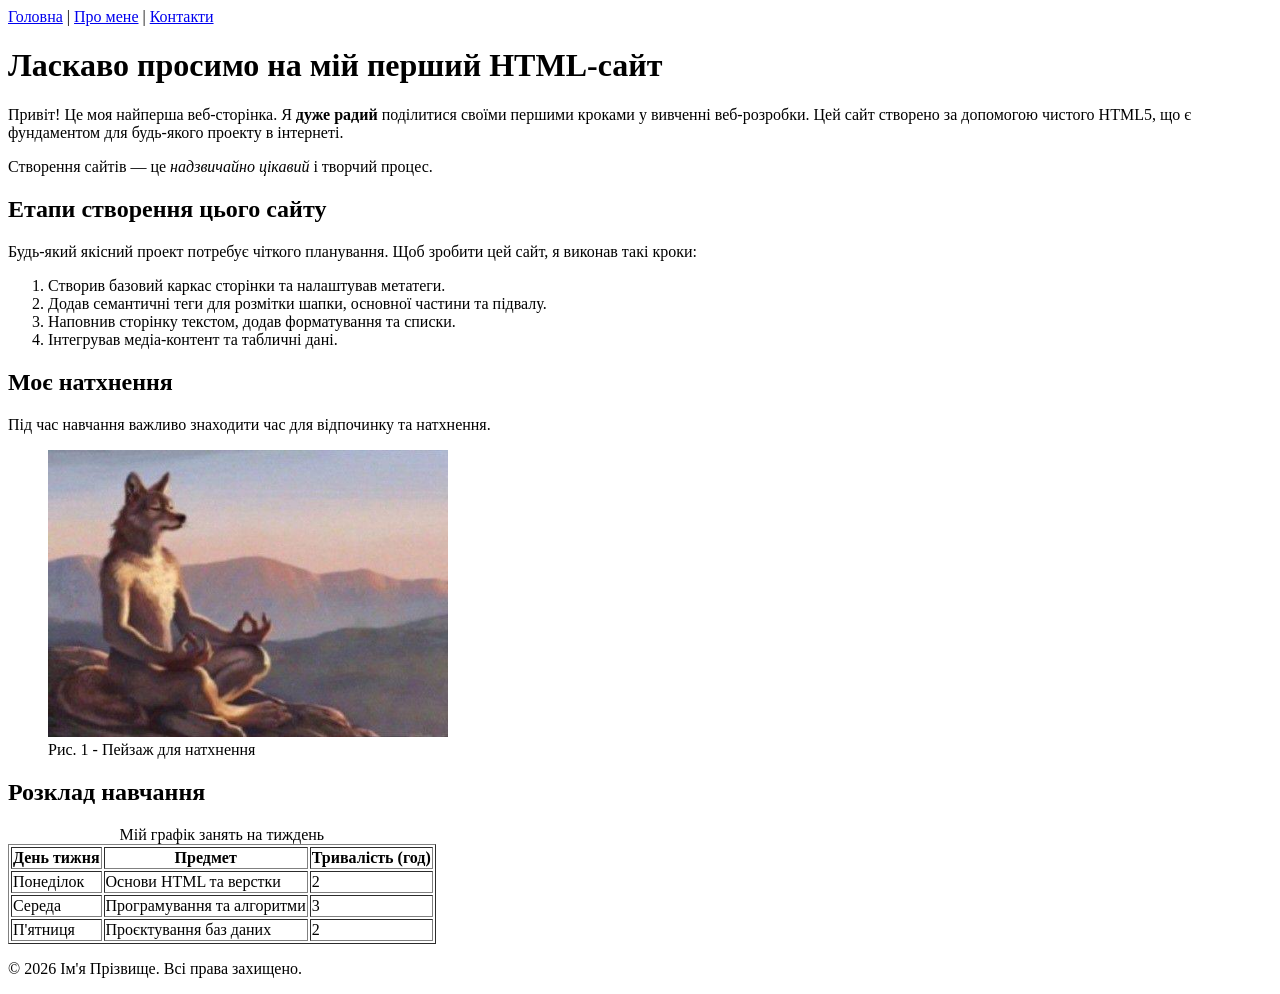
==== index.html @ 6422f757 "index.html, starter structure" ====
<!DOCTYPE html>
<html lang="uk">
<head>
  <meta charset="UTF-8">
  <meta name="viewport" content="width=device-width, initial-scale=1.0">
  <meta name="description" content="Це моя перша веб-сторінка, створена для вивчення основ HTML5. Тут я ділюся своїм розкладом навчання та планами на майбутнє.">
  <title>Мій перший HTML-сайт</title>
</head>
<body>
  <header>
    <nav>
      <a href="../index.html">Головна</a> |
      <a href="./pages/about.html">Про мене</a> |
      <a href="./pages/contact.html">Контакти</a>
    </nav>
  </header>

  <main>
    <h1>Ласкаво просимо на мій перший HTML-сайт</h1>
    
    <p>Привіт! Це моя найперша веб-сторінка. Я <strong>дуже радий</strong> поділитися своїми першими кроками у вивченні веб-розробки. Цей сайт створено за допомогою чистого HTML5, що є фундаментом для будь-якого проекту в інтернеті.</p>

    <p>Створення сайтів — це <em>надзвичайно цікавий</em> і творчий процес.</p>

    <h2>Етапи створення цього сайту</h2>
    <p>Будь-який якісний проект потребує чіткого планування. Щоб зробити цей сайт, я виконав такі кроки:</p>
    
    <ol>
      <li>Створив базовий каркас сторінки та налаштував метатеги.</li>
      <li>Додав семантичні теги для розмітки шапки, основної частини та підвалу.</li>
      <li>Наповнив сторінку текстом, додав форматування та списки.</li>
      <li>Інтегрував медіа-контент та табличні дані.</li>
    </ol>

    <h2>Моє натхнення</h2>
    <p>Під час навчання важливо знаходити час для відпочинку та натхнення.</p>
    
    <figure>
      <img src="assets/img/photo_2025-05-08_15-04-58.jpg" alt="Ілюстрація, символізуюча мене під час роботи з кодом" width="400">
      <figcaption>Рис. 1 - Пейзаж для натхнення</figcaption>
    </figure>

    <h2>Розклад навчання</h2>
    <table border="1">
      <caption>Мій графік занять на тиждень</caption>
      <thead>
        <tr>
          <th>День тижня</th>
          <th>Предмет</th>
          <th>Тривалість (год)</th>
        </tr>
      </thead>
      <tbody>
        <tr>
          <td>Понеділок</td>
          <td>Основи HTML та верстки</td>
          <td>2</td>
        </tr>
        <tr>
          <td>Середа</td>
          <td>Програмування та алгоритми</td>
          <td>3</td>
        </tr>
        <tr>
          <td>П'ятниця</td>
          <td>Проєктування баз даних</td>
          <td>2</td>
        </tr>
      </tbody>
    </table>
  </main>

  <footer>
    <p>&copy; 2026 Ім'я Прізвище. Всі права захищено.</p>
  </footer>
</body>
</html>
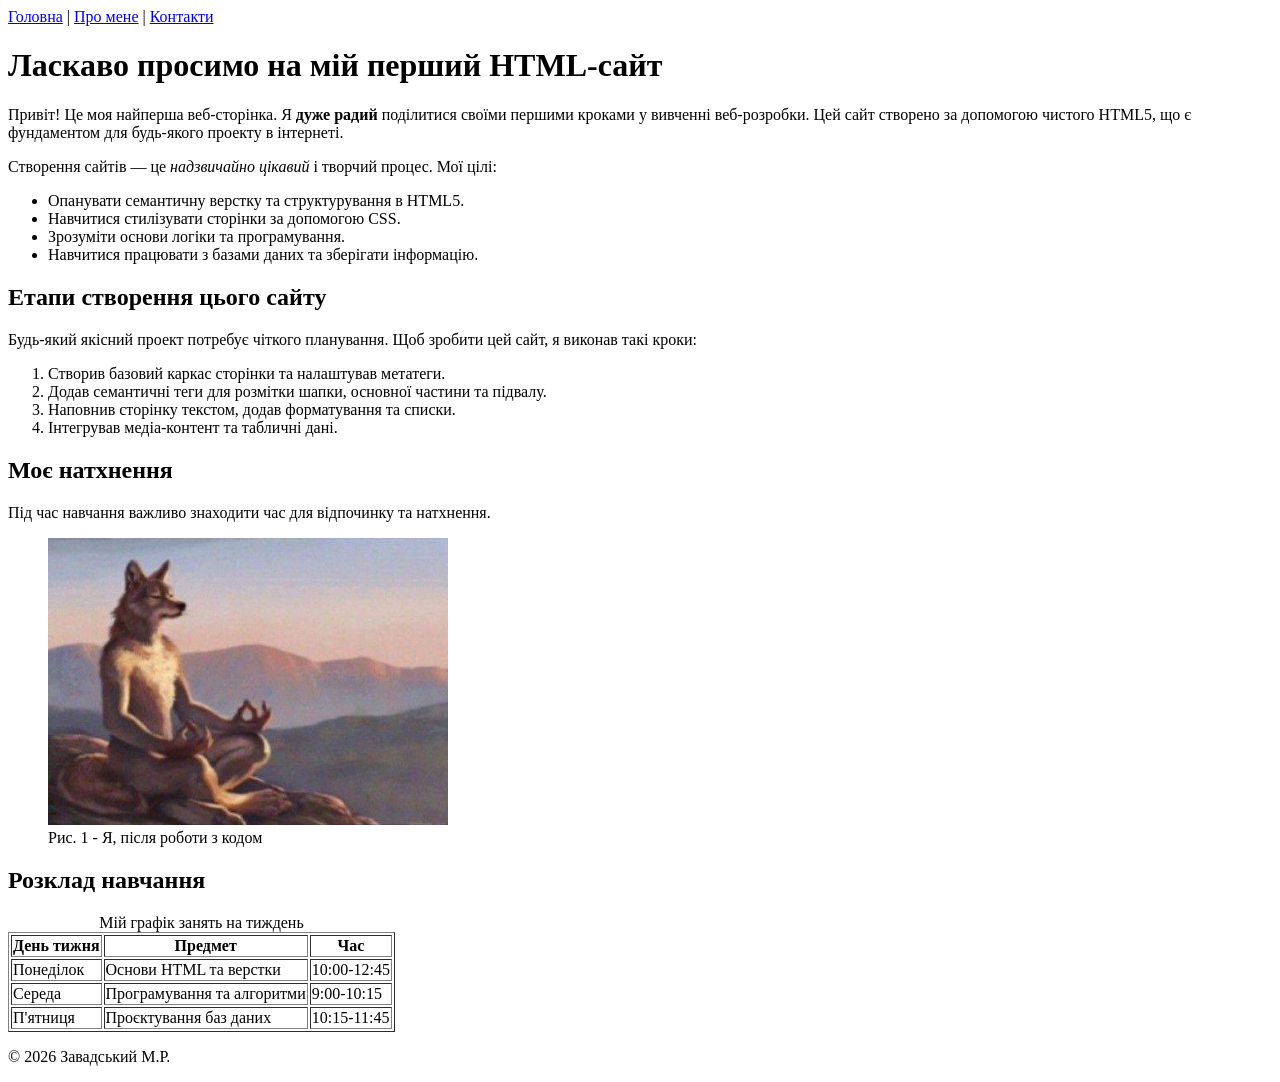
==== commit f8889f8f: "added contact.html" ====
--- a/index.html
+++ b/index.html
@@ -20,7 +20,14 @@
     
     <p>Привіт! Це моя найперша веб-сторінка. Я <strong>дуже радий</strong> поділитися своїми першими кроками у вивченні веб-розробки. Цей сайт створено за допомогою чистого HTML5, що є фундаментом для будь-якого проекту в інтернеті.</p>
 
-    <p>Створення сайтів — це <em>надзвичайно цікавий</em> і творчий процес.</p>
+    <p>Створення сайтів — це <em>надзвичайно цікавий</em> і творчий процес. Мої цілі:</p>
+
+    <ul>
+      <li>Опанувати семантичну верстку та структурування в HTML5.</li>
+      <li>Навчитися стилізувати сторінки за допомогою CSS.</li>
+      <li>Зрозуміти основи логіки та програмування.</li>
+      <li>Навчитися працювати з базами даних та зберігати інформацію.</li>
+    </ul>
 
     <h2>Етапи створення цього сайту</h2>
     <p>Будь-який якісний проект потребує чіткого планування. Щоб зробити цей сайт, я виконав такі кроки:</p>
@@ -36,8 +43,8 @@
     <p>Під час навчання важливо знаходити час для відпочинку та натхнення.</p>
     
     <figure>
-      <img src="assets/img/photo_2025-05-08_15-04-58.jpg" alt="Ілюстрація, символізуюча мене під час роботи з кодом" width="400">
-      <figcaption>Рис. 1 - Пейзаж для натхнення</figcaption>
+      <img src="assets/img/photo_2025-05-08_15-04-58.jpg" alt="Ілюстрація, символізуюча мене після роботи з кодом" width="400">
+      <figcaption>Рис. 1 - Я, після роботи з кодом</figcaption>
     </figure>
 
     <h2>Розклад навчання</h2>
@@ -47,31 +54,31 @@
         <tr>
           <th>День тижня</th>
           <th>Предмет</th>
-          <th>Тривалість (год)</th>
+          <th>Час</th>
         </tr>
       </thead>
       <tbody>
         <tr>
           <td>Понеділок</td>
           <td>Основи HTML та верстки</td>
-          <td>2</td>
+          <td>10:00-12:45</td>
         </tr>
         <tr>
           <td>Середа</td>
           <td>Програмування та алгоритми</td>
-          <td>3</td>
+          <td>9:00-10:15</td>
         </tr>
         <tr>
           <td>П'ятниця</td>
           <td>Проєктування баз даних</td>
-          <td>2</td>
+          <td>10:15-11:45</td>
         </tr>
       </tbody>
     </table>
   </main>
 
   <footer>
-    <p>&copy; 2026 Ім'я Прізвище. Всі права захищено.</p>
+    <p>&copy; 2026 Завадський М.Р.</p>
   </footer>
 </body>
 </html>
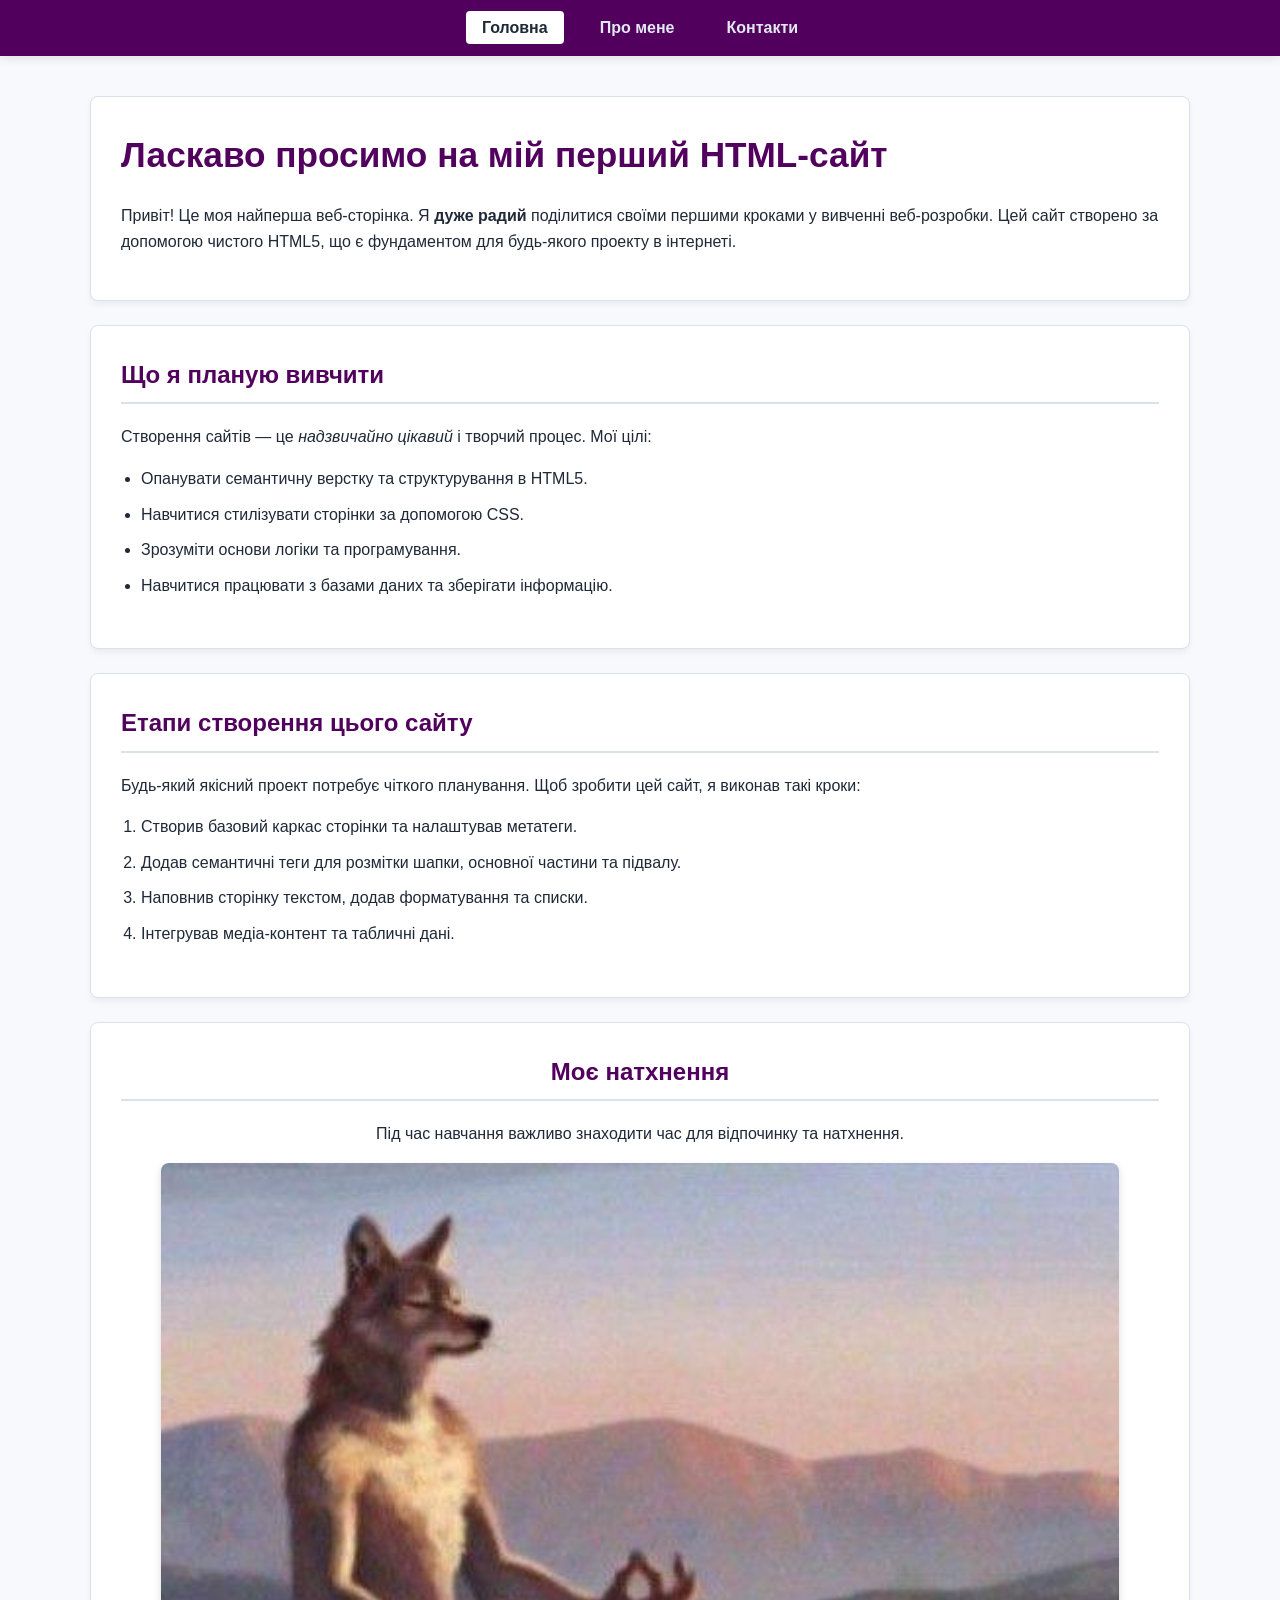
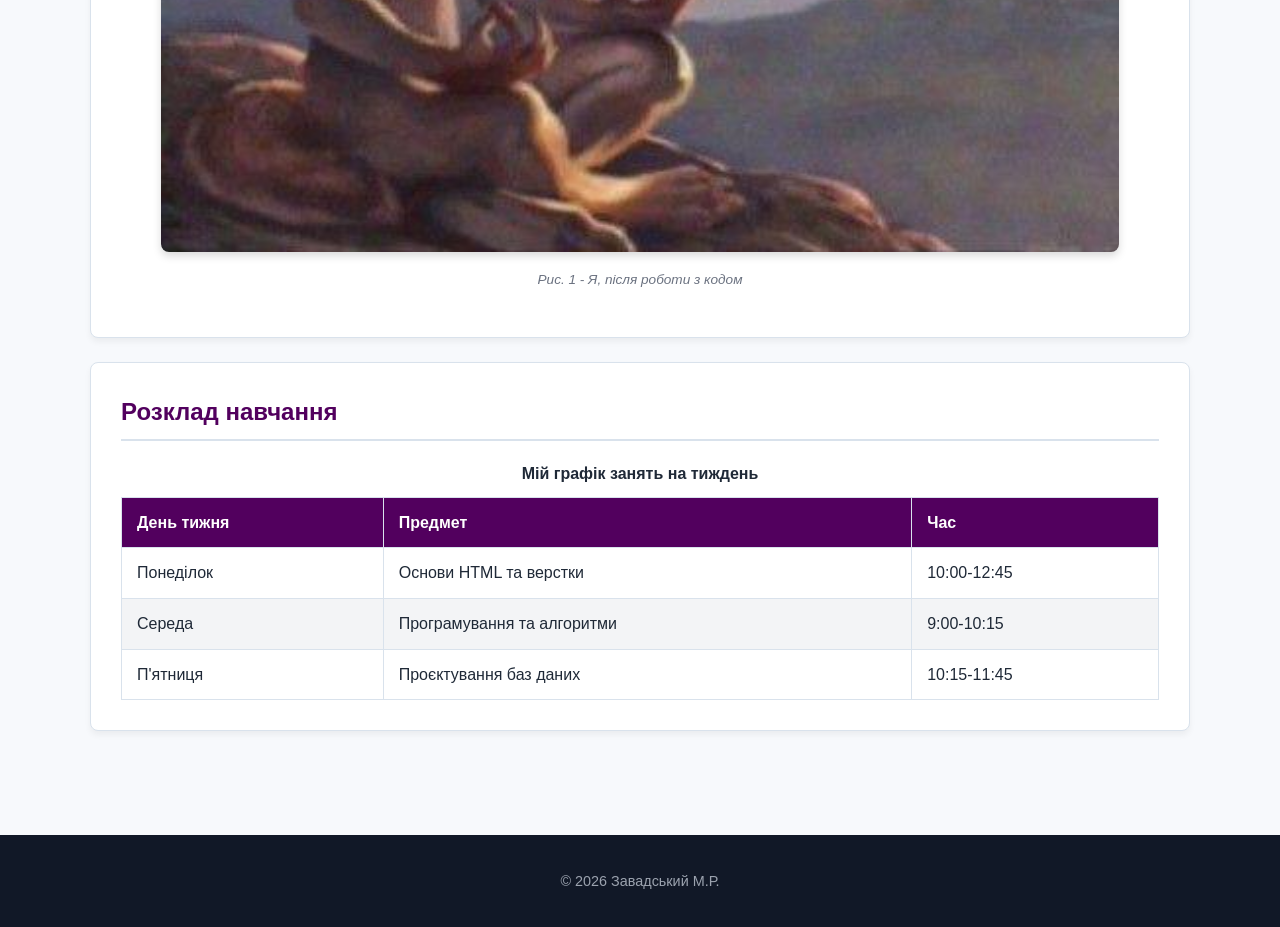
==== commit 3c32c2f3: "add css styling, updated readme" ====
--- a/index.html
+++ b/index.html
@@ -5,80 +5,98 @@
   <meta name="viewport" content="width=device-width, initial-scale=1.0">
   <meta name="description" content="Це моя перша веб-сторінка, створена для вивчення основ HTML5. Тут я ділюся своїм розкладом навчання та планами на майбутнє.">
   <title>Мій перший HTML-сайт</title>
+  
+  <link rel="stylesheet" href="./styles/style.css">
+  <link rel="stylesheet" href="./styles/responsive.css">
 </head>
 <body>
-  <header>
-    <nav>
-      <a href="../index.html">Головна</a> |
-      <a href="./pages/about.html">Про мене</a> |
-      <a href="./pages/contact.html">Контакти</a>
-    </nav>
+  <header class="site-header">
+    <div class="container">
+      <nav>
+        <ul class="nav-list">
+          <li><a href="./index.html" class="active">Головна</a></li>
+          <li><a href="./pages/about.html">Про мене</a></li>
+          <li><a href="./pages/contact.html">Контакти</a></li>
+        </ul>
+      </nav>
+    </div>
   </header>
 
-  <main>
-    <h1>Ласкаво просимо на мій перший HTML-сайт</h1>
+  <main class="container main-content">
     
-    <p>Привіт! Це моя найперша веб-сторінка. Я <strong>дуже радий</strong> поділитися своїми першими кроками у вивченні веб-розробки. Цей сайт створено за допомогою чистого HTML5, що є фундаментом для будь-якого проекту в інтернеті.</p>
+    <section class="card">
+      <h1>Ласкаво просимо на мій перший HTML-сайт</h1>
+      <p>Привіт! Це моя найперша веб-сторінка. Я <strong>дуже радий</strong> поділитися своїми першими кроками у вивченні веб-розробки. Цей сайт створено за допомогою чистого HTML5, що є фундаментом для будь-якого проекту в інтернеті.</p>
+    </section>
 
-    <p>Створення сайтів — це <em>надзвичайно цікавий</em> і творчий процес. Мої цілі:</p>
+    <section class="card">
+      <h2>Що я планую вивчити</h2>
+      <p>Створення сайтів — це <em>надзвичайно цікавий</em> і творчий процес. Мої цілі:</p>
+      <ul class="styled-list">
+        <li>Опанувати семантичну верстку та структурування в HTML5.</li>
+        <li>Навчитися стилізувати сторінки за допомогою CSS.</li>
+        <li>Зрозуміти основи логіки та програмування.</li>
+        <li>Навчитися працювати з базами даних та зберігати інформацію.</li>
+      </ul>
+    </section>
 
-    <ul>
-      <li>Опанувати семантичну верстку та структурування в HTML5.</li>
-      <li>Навчитися стилізувати сторінки за допомогою CSS.</li>
-      <li>Зрозуміти основи логіки та програмування.</li>
-      <li>Навчитися працювати з базами даних та зберігати інформацію.</li>
-    </ul>
+    <section class="card">
+      <h2>Етапи створення цього сайту</h2>
+      <p>Будь-який якісний проект потребує чіткого планування. Щоб зробити цей сайт, я виконав такі кроки:</p>
+      <ol class="styled-list">
+        <li>Створив базовий каркас сторінки та налаштував метатеги.</li>
+        <li>Додав семантичні теги для розмітки шапки, основної частини та підвалу.</li>
+        <li>Наповнив сторінку текстом, додав форматування та списки.</li>
+        <li>Інтегрував медіа-контент та табличні дані.</li>
+      </ol>
+    </section>
 
-    <h2>Етапи створення цього сайту</h2>
-    <p>Будь-який якісний проект потребує чіткого планування. Щоб зробити цей сайт, я виконав такі кроки:</p>
-    
-    <ol>
-      <li>Створив базовий каркас сторінки та налаштував метатеги.</li>
-      <li>Додав семантичні теги для розмітки шапки, основної частини та підвалу.</li>
-      <li>Наповнив сторінку текстом, додав форматування та списки.</li>
-      <li>Інтегрував медіа-контент та табличні дані.</li>
-    </ol>
+    <section class="card text-center">
+      <h2>Моє натхнення</h2>
+      <p>Під час навчання важливо знаходити час для відпочинку та натхнення.</p>
+      <figure>
+        <img src="assets/img/photo_2025-05-08_15-04-58.jpg" alt="Ілюстрація, символізуюча мене після роботи з кодом" class="responsive-img">
+        <figcaption class="media-caption">Рис. 1 - Я, після роботи з кодом</figcaption>
+      </figure>
+    </section>
 
-    <h2>Моє натхнення</h2>
-    <p>Під час навчання важливо знаходити час для відпочинку та натхнення.</p>
-    
-    <figure>
-      <img src="assets/img/photo_2025-05-08_15-04-58.jpg" alt="Ілюстрація, символізуюча мене після роботи з кодом" width="400">
-      <figcaption>Рис. 1 - Я, після роботи з кодом</figcaption>
-    </figure>
+    <section class="card table-wrapper">
+      <h2>Розклад навчання</h2>
+      <table class="styled-table">
+        <caption>Мій графік занять на тиждень</caption>
+        <thead>
+          <tr>
+            <th>День тижня</th>
+            <th>Предмет</th>
+            <th>Час</th>
+          </tr>
+        </thead>
+        <tbody>
+          <tr>
+            <td>Понеділок</td>
+            <td>Основи HTML та верстки</td>
+            <td>10:00-12:45</td>
+          </tr>
+          <tr>
+            <td>Середа</td>
+            <td>Програмування та алгоритми</td>
+            <td>9:00-10:15</td>
+          </tr>
+          <tr>
+            <td>П'ятниця</td>
+            <td>Проєктування баз даних</td>
+            <td>10:15-11:45</td>
+          </tr>
+        </tbody>
+      </table>
+    </section>
 
-    <h2>Розклад навчання</h2>
-    <table border="1">
-      <caption>Мій графік занять на тиждень</caption>
-      <thead>
-        <tr>
-          <th>День тижня</th>
-          <th>Предмет</th>
-          <th>Час</th>
-        </tr>
-      </thead>
-      <tbody>
-        <tr>
-          <td>Понеділок</td>
-          <td>Основи HTML та верстки</td>
-          <td>10:00-12:45</td>
-        </tr>
-        <tr>
-          <td>Середа</td>
-          <td>Програмування та алгоритми</td>
-          <td>9:00-10:15</td>
-        </tr>
-        <tr>
-          <td>П'ятниця</td>
-          <td>Проєктування баз даних</td>
-          <td>10:15-11:45</td>
-        </tr>
-      </tbody>
-    </table>
   </main>
 
-  <footer>
-    <p>&copy; 2026 Завадський М.Р.</p>
+  <footer class="site-footer">
+    <div class="container">
+      <p>&copy; 2026 Завадський М.Р.</p>
+    </div>
   </footer>
 </body>
 </html>
--- a/styles/style.css
+++ b/styles/style.css
@@ -0,0 +1,243 @@
+/* =========================================
+   1. ЗМІННІ ТА БАЗОВІ НАЛАШТУВАННЯ (Дизайн-система)
+   ========================================= */
+:root {
+  --color-primary: #52005e; /* Основний колір */
+  --color-accent: #ffffff;  /* Акцентний колір */
+  --color-bg: #f7f9fc;      /* Колір тла сайту */
+  --color-surface: #ffffff; /* Колір карток */
+  --color-text: #1f2937;    /* Колір тексту */
+  --color-border: #d9e2ec;  /* Колір ліній/меж */
+  --border-radius: 8px;
+  --transition: all 0.3s ease;
+}
+
+*, *::before, *::after {
+  box-sizing: border-box; /* Глобальний box-sizing */
+}
+
+body {
+  margin: 0;
+  font-family: 'Segoe UI', Arial, sans-serif;
+  line-height: 1.6;
+  color: var(--color-text);
+  background-color: var(--color-bg); 
+}
+
+/* =========================================
+   2. СТРУКТУРА ТА ЛЕЙАУТ
+   ========================================= */
+.container {
+  width: min(1100px, calc(100% - 32px));
+  margin: 0 auto; /* Центрування */
+}
+
+.main-content {
+  padding: 40px 0;
+  min-height: 60vh;
+}
+
+/* Універсальна картка контенту */
+.card {
+  background-color: var(--color-surface);
+  border: 1px solid var(--color-border);
+  border-radius: var(--border-radius);
+  padding: 30px;
+  margin-bottom: 24px;
+  box-shadow: 0 4px 6px rgba(0,0,0,0.05);
+}
+
+/* Flexbox сітка для медіа елементів */
+.media-grid {
+  display: flex;
+  gap: 24px;
+  align-items: flex-start;
+}
+.media-card {
+  flex: 1; /* Рівномірний розподіл ширини */
+}
+
+/* =========================================
+   3. ШАПКА, НАВІГАЦІЯ ТА ПІДВАЛ
+   ========================================= */
+.site-header {
+  background-color: var(--color-primary);
+  padding: 15px 0;
+  box-shadow: 0 2px 10px rgba(0,0,0,0.1); /* Відокремлення від контенту */
+}
+
+.nav-list {
+  list-style: none;
+  margin: 0;
+  padding: 0;
+  display: flex; /* Горизонтальне меню через Flexbox */
+  gap: 20px;
+  justify-content: center;
+}
+
+.nav-list a {
+  text-decoration: none; /* Прибрано підкреслення */
+  color: #e2e8f0;
+  font-weight: bold;
+  padding: 8px 16px;
+  border-radius: 4px;
+  transition: var(--transition);
+}
+
+/* Стани наведення та активної сторінки */
+.nav-list a:hover,
+.nav-list a.active {
+  background-color: var(--color-accent);
+  color: var(--color-text);
+}
+
+.site-footer {
+  background-color: #111827; /* Інший фон для футера */
+  color: #9ca3af;
+  text-align: center;
+  padding: 20px 0;
+  font-size: 0.9rem; /* Дрібніший шрифт */
+  margin-top: 40px;
+}
+
+/* =========================================
+   4. ТИПОГРАФІЯ ТА КОНТЕНТ
+   ========================================= */
+h1, h2, h3 {
+  color: var(--color-primary);
+  margin-top: 0;
+}
+
+h1 { font-size: 2.2rem; margin-bottom: 20px; }
+h2 { font-size: 1.5rem; border-bottom: 2px solid var(--color-border); padding-bottom: 8px; }
+
+.styled-list {
+  padding-left: 20px;
+  margin-bottom: 20px;
+}
+.styled-list li {
+  margin-bottom: 10px; /* Міжрядкові інтервали списків */
+}
+
+.text-center { text-align: center; }
+
+/* Зображення та медіа [cite: 25, 31] */
+.responsive-img, .responsive-video, .responsive-audio {
+  max-width: 100%; /* Адаптивність */
+  height: auto;
+  border-radius: var(--border-radius);
+  width: 100%;
+}
+.responsive-img {
+  box-shadow: 0 4px 8px rgba(0,0,0,0.15); /* Тінь для зображень */
+}
+.media-caption {
+  font-size: 0.85rem;
+  color: #6b7280;
+  font-style: italic;
+  margin-top: 10px; /* Стилізація підписів */
+}
+
+/* =========================================
+   5. ТАБЛИЦЯ
+   ========================================= */
+.table-wrapper {
+  overflow-x: auto; /* Щоб таблиця не виходила за межі на мобільних */
+}
+.styled-table {
+  width: 100%;
+  border-collapse: collapse;
+  margin-top: 15px;
+}
+.styled-table caption {
+  font-weight: bold;
+  margin-bottom: 10px; /* Підпис таблиці */
+}
+.styled-table th, .styled-table td {
+  padding: 12px 15px; /* Відступи в комірках */
+  border: 1px solid var(--color-border); /* Рамки таблиці */
+  text-align: left;
+}
+.styled-table th {
+  background-color: var(--color-primary); /* Контрастний заголовок */
+  color: white;
+}
+.styled-table tbody tr:nth-of-type(even) {
+  background-color: #f3f4f6; /* Чергування кольору рядків */
+}
+
+/* =========================================
+   6. ФОРМА КОНТАКТІВ
+   ========================================= */
+.form-section {
+  max-width: 600px;
+  margin: 0 auto;
+}
+.form-group {
+  margin-bottom: 20px;
+}
+.form-group label {
+  display: block;
+  font-weight: bold;
+  margin-bottom: 8px;
+}
+fieldset.form-group {
+  border: 1px solid var(--color-border);
+  border-radius: var(--border-radius);
+  padding: 15px;
+}
+fieldset legend {
+  padding: 0 10px;
+  font-weight: bold;
+  color: var(--color-primary);
+}
+.radio-label {
+  display: inline-block;
+  margin-right: 15px;
+  font-weight: normal;
+}
+
+/* Стилізація полів вводу */
+input[type="text"], input[type="email"], select, textarea {
+  width: 100%;
+  padding: 12px 14px;
+  border: 1px solid var(--color-border);
+  border-radius: 6px;
+  background: #fff;
+  font-family: inherit;
+  transition: var(--transition);
+}
+
+/* Фокус полів та валідація */
+input:focus, select:focus, textarea:focus {
+  outline: none;
+  border-color: var(--color-primary);
+  box-shadow: 0 0 0 3px rgba(29, 78, 137, 0.15);
+}
+input:valid {
+  border-left: 4px solid #10b981; /* Зелена лінія для заповнених правильних полів */
+}
+
+.checkbox-group label {
+  font-weight: normal;
+  display: flex;
+  align-items: center;
+  gap: 10px;
+}
+
+/* Кнопка */
+.btn-primary {
+  padding: 12px 24px;
+  border: none;
+  border-radius: 6px;
+  background: var(--color-primary);
+  color: #fff;
+  font-size: 1rem;
+  font-weight: bold;
+  cursor: pointer;
+  transition: var(--transition);
+  width: 100%;
+}
+.btn-primary:hover {
+  background-color: #153e70; /* Hover стан */
+}
--- a/styles/responsive.css
+++ b/styles/responsive.css
@@ -0,0 +1,37 @@
+/* 
+   АДАПТИВНІСТЬ ДЛЯ ПЛАНШЕТІВ ТА МОБІЛЬНИХ
+   Максимальна ширина: 768px 
+*/
+
+@media (max-width: 768px) {
+  
+  /* Зменшення ширини контейнера */
+  .container {
+    width: min(100% - 20px, 1100px); 
+  }
+
+  /* Перебудова меню у вертикальний список */
+  .nav-list {
+    flex-direction: column;
+    text-align: center;
+    gap: 10px;
+  }
+  
+  .nav-list a {
+    display: block; /* Щоб на мобільному зона кліку була більшою */
+  }
+
+  /* Зменшення відступів у картках */
+  .card {
+    padding: 20px 15px;
+  }
+
+  /* Перебудова двох колонок у сторінці "Про мене" */
+  .media-grid {
+    flex-direction: column;
+  }
+  
+  /* Зменшення заголовків */
+  h1 { font-size: 1.8rem; }
+  h2 { font-size: 1.3rem; }
+}
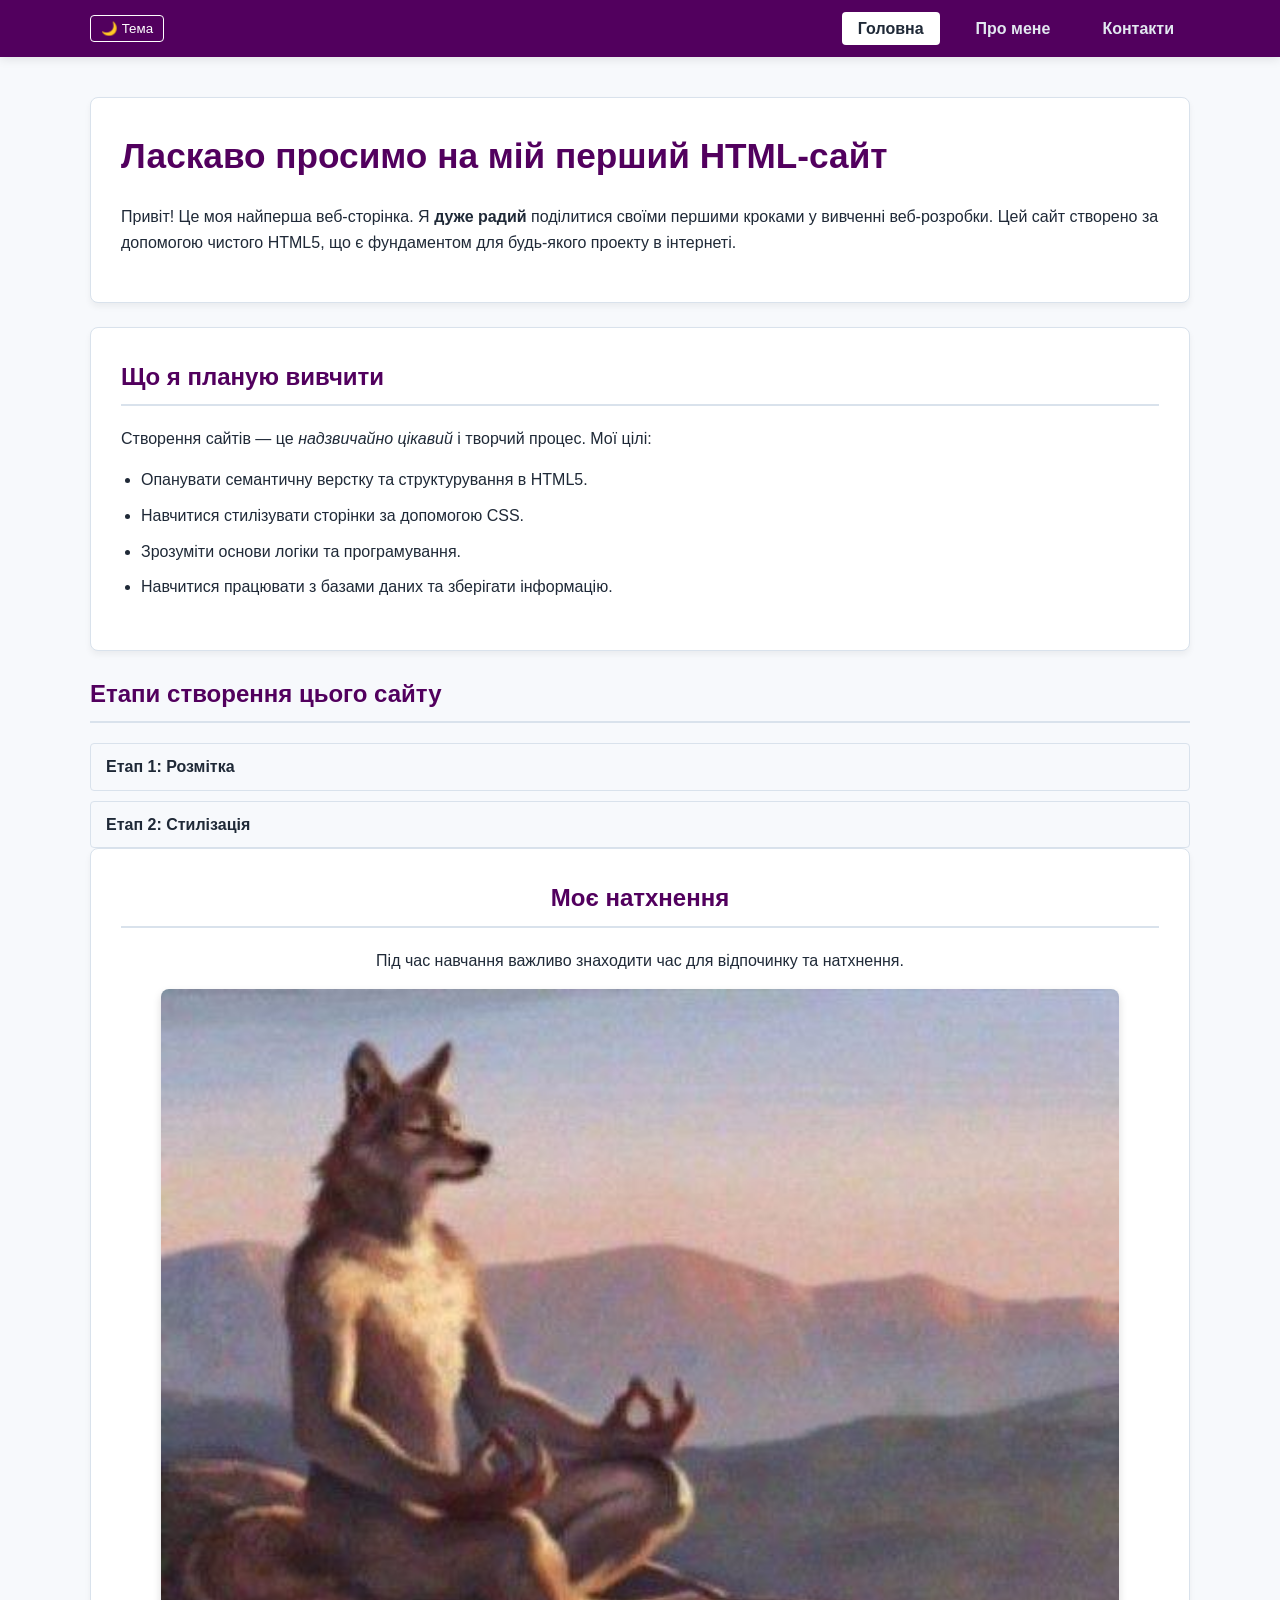
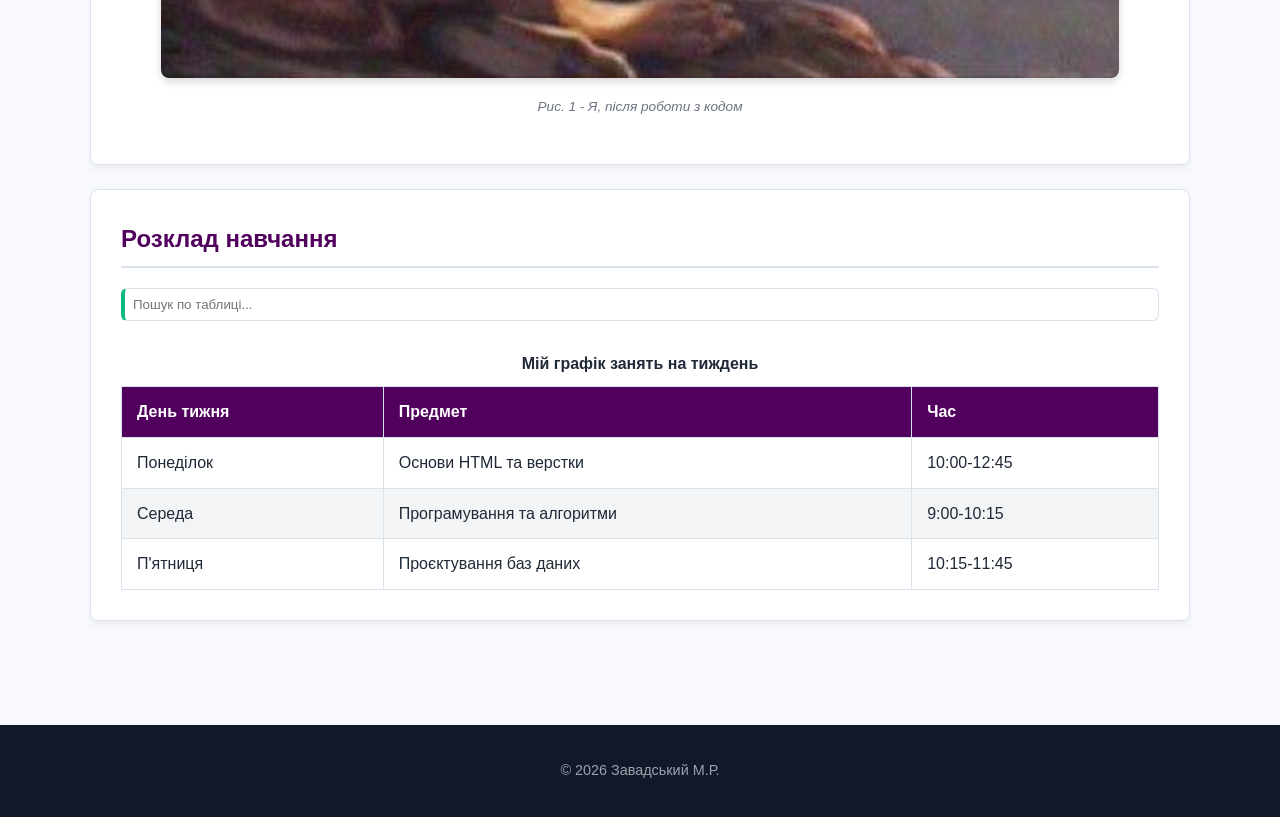
==== commit 753d01c1: "add JS, update readme" ====
--- a/index.html
+++ b/index.html
@@ -5,22 +5,29 @@
   <meta name="viewport" content="width=device-width, initial-scale=1.0">
   <meta name="description" content="Це моя перша веб-сторінка, створена для вивчення основ HTML5. Тут я ділюся своїм розкладом навчання та планами на майбутнє.">
   <title>Мій перший HTML-сайт</title>
-  
+  <script src="./js/main.js" defer></script>
   <link rel="stylesheet" href="./styles/style.css">
   <link rel="stylesheet" href="./styles/responsive.css">
 </head>
 <body>
   <header class="site-header">
-    <div class="container">
-      <nav>
-        <ul class="nav-list">
-          <li><a href="./index.html" class="active">Головна</a></li>
-          <li><a href="./pages/about.html">Про мене</a></li>
-          <li><a href="./pages/contact.html">Контакти</a></li>
-        </ul>
-      </nav>
+  <div class="container" style="display: flex; justify-content: space-between; align-items: center;">
+    
+    <div class="header-controls">
+      <button class="theme-toggle" aria-label="Перемикач теми">🌙 Тема</button>
+      <button class="burger-btn" aria-expanded="false" aria-label="Меню навігації">☰</button>
     </div>
-  </header>
+
+    <nav>
+      <ul class="nav-list">
+        <li><a href="./index.html" class="active">Головна</a></li>
+        <li><a href="./pages/about.html">Про мене</a></li>
+        <li><a href="./pages/contact.html">Контакти</a></li>
+      </ul>
+    </nav>
+    
+  </div>
+</header>
 
   <main class="container main-content">
     
@@ -40,16 +47,18 @@
       </ul>
     </section>
 
-    <section class="card">
-      <h2>Етапи створення цього сайту</h2>
-      <p>Будь-який якісний проект потребує чіткого планування. Щоб зробити цей сайт, я виконав такі кроки:</p>
-      <ol class="styled-list">
-        <li>Створив базовий каркас сторінки та налаштував метатеги.</li>
-        <li>Додав семантичні теги для розмітки шапки, основної частини та підвалу.</li>
-        <li>Наповнив сторінку текстом, додав форматування та списки.</li>
-        <li>Інтегрував медіа-контент та табличні дані.</li>
-      </ol>
-    </section>
+<h2>Етапи створення цього сайту</h2>
+      
+      <div class="accordion-header">Етап 1: Розмітка</div>
+      <div class="accordion-content hidden">
+        <p>Створив базовий каркас сторінки та налаштував метатеги.</p>
+      </div>
+      
+      <div class="accordion-header">Етап 2: Стилізація</div>
+      <div class="accordion-content hidden">
+        <p>Додав семантичні теги та підключив зовнішній файл CSS.</p>
+      </div>
+      </section>
 
     <section class="card text-center">
       <h2>Моє натхнення</h2>
@@ -59,9 +68,10 @@
         <figcaption class="media-caption">Рис. 1 - Я, після роботи з кодом</figcaption>
       </figure>
     </section>
-
+    
     <section class="card table-wrapper">
       <h2>Розклад навчання</h2>
+      <input type="text" id="table-search" placeholder="Пошук по таблиці..." style="margin-bottom:15px; padding:8px; width:100%;">
       <table class="styled-table">
         <caption>Мій графік занять на тиждень</caption>
         <thead>
@@ -93,10 +103,18 @@
 
   </main>
 
-  <footer class="site-footer">
-    <div class="container">
-      <p>&copy; 2026 Завадський М.Р.</p>
+<footer class="site-footer">
+  <div class="container">
+    <p>&copy; <span class="current-year">2026</span> Завадський М.Р.</p>
+  </div>
+  
+  <button class="back-to-top hidden" aria-label="Повернутися вгору">↑</button>
+</footer>
+<div class="modal-overlay hidden">
+    <div class="modal-content">
+      <button class="modal-close" aria-label="Закрити">&times;</button>
+      <img src="" alt="Збільшене зображення" class="modal-img">
     </div>
-  </footer>
+  </div>
 </body>
 </html>
--- a/styles/style.css
+++ b/styles/style.css
@@ -22,6 +22,9 @@
   line-height: 1.6;
   color: var(--color-text);
   background-color: var(--color-bg); 
+  display: flex;
+  flex-direction: column;
+  min-height: 100vh;
 }
 
 /* =========================================
@@ -34,6 +37,7 @@
 
 .main-content {
   padding: 40px 0;
+  flex: 1;
   min-height: 60vh;
 }
 
@@ -240,4 +244,111 @@
 }
 .btn-primary:hover {
   background-color: #153e70; /* Hover стан */
+}
+
+/* Універсальний клас приховування (надаємо пріоритет через !important) */
+.hidden {
+  display: none !important;
+}
+
+/* --- Темна тема (Перевизначення змінних) --- */
+body.theme-dark {
+  --color-bg: #111827;
+  --color-surface: #1f2937;
+  --color-text: #f3f4f6;
+  --color-primary: #3b82f6;
+  --color-border: #374151;
+}
+ /* --- Виправлення читабельності блоку успіху в темній темі --- */
+body.theme-dark #form-success {
+  background-color: #064e3b !important; /* Темно-зелений фон замість світлого */
+  border-color: #059669 !important;     /* Більш насичена рамка */
+  color: #f3f4f6 !important;            /* Світлий текст */
+}
+
+body.theme-dark #form-success h3 {
+  color: #34d399 !important; /* Світло-зелений колір для заголовка "Дякуємо!" */
+}  
+
+body.theme-dark .nav-list a.active,
+body.theme-dark .nav-list a:hover {
+  color: #111827; /* Темний колір тексту (майже чорний) */
+  background-color: #f3f4f6; /* Світло-сірий фон кнопки для кращого вигляду */
+}
+
+body.theme-dark .styled-table tbody tr:nth-of-type(even) {
+  background-color: #2a3441;
+}
+body.theme-dark input, body.theme-dark select, body.theme-dark textarea {
+  background-color: #374151;
+  color: white;
+}
+
+.header-controls {
+  display: flex;
+  gap: 15px;
+  align-items: center;
+}
+.theme-toggle, .burger-btn {
+  background: none;
+  border: 1px solid #fff;
+  color: #fff;
+  padding: 5px 10px;
+  border-radius: 4px;
+  cursor: pointer;
+}
+.burger-btn { display: none; } 
+
+.modal-overlay {
+  position: fixed;
+  top: 0; left: 0; width: 100%; height: 100%;
+  background: rgba(0,0,0,0.8);
+  display: flex;
+  justify-content: center;
+  align-items: center;
+  z-index: 1000;
+}
+.modal-content {
+  position: relative;
+  max-width: 90%;
+  max-height: 90%;
+}
+.modal-img {
+  max-width: 100%;
+  max-height: 90vh;
+  border-radius: 8px;
+}
+.modal-close {
+  position: absolute;
+  top: -30px; right: 0;
+  background: none; border: none;
+  color: white; font-size: 24px;
+  cursor: pointer;
+}
+
+.back-to-top {
+  position: fixed;
+  bottom: 30px; right: 30px;
+  background: var(--color-primary); color: white;
+  border: none; border-radius: 50%;
+  width: 50px; height: 50px;
+  font-size: 20px; cursor: pointer;
+  box-shadow: 0 4px 6px rgba(0,0,0,0.2);
+  transition: opacity 0.3s ease;
+}
+
+.accordion-header {
+  background: var(--color-bg);
+  padding: 10px 15px;
+  border: 1px solid var(--color-border);
+  cursor: pointer;
+  font-weight: bold;
+  margin-top: 10px;
+  border-radius: 4px;
+}
+.accordion-content {
+  padding: 15px;
+  border: 1px solid var(--color-border);
+  border-top: none;
+  border-radius: 0 0 4px 4px;
 }
--- a/styles/responsive.css
+++ b/styles/responsive.css
@@ -5,6 +5,10 @@
 
 @media (max-width: 768px) {
   
+  .burger-btn { display: block; }
+  .nav-list { display: none; } 
+  .nav-list.is-open { display: flex; } 
+
   /* Зменшення ширини контейнера */
   .container {
     width: min(100% - 20px, 1100px); 
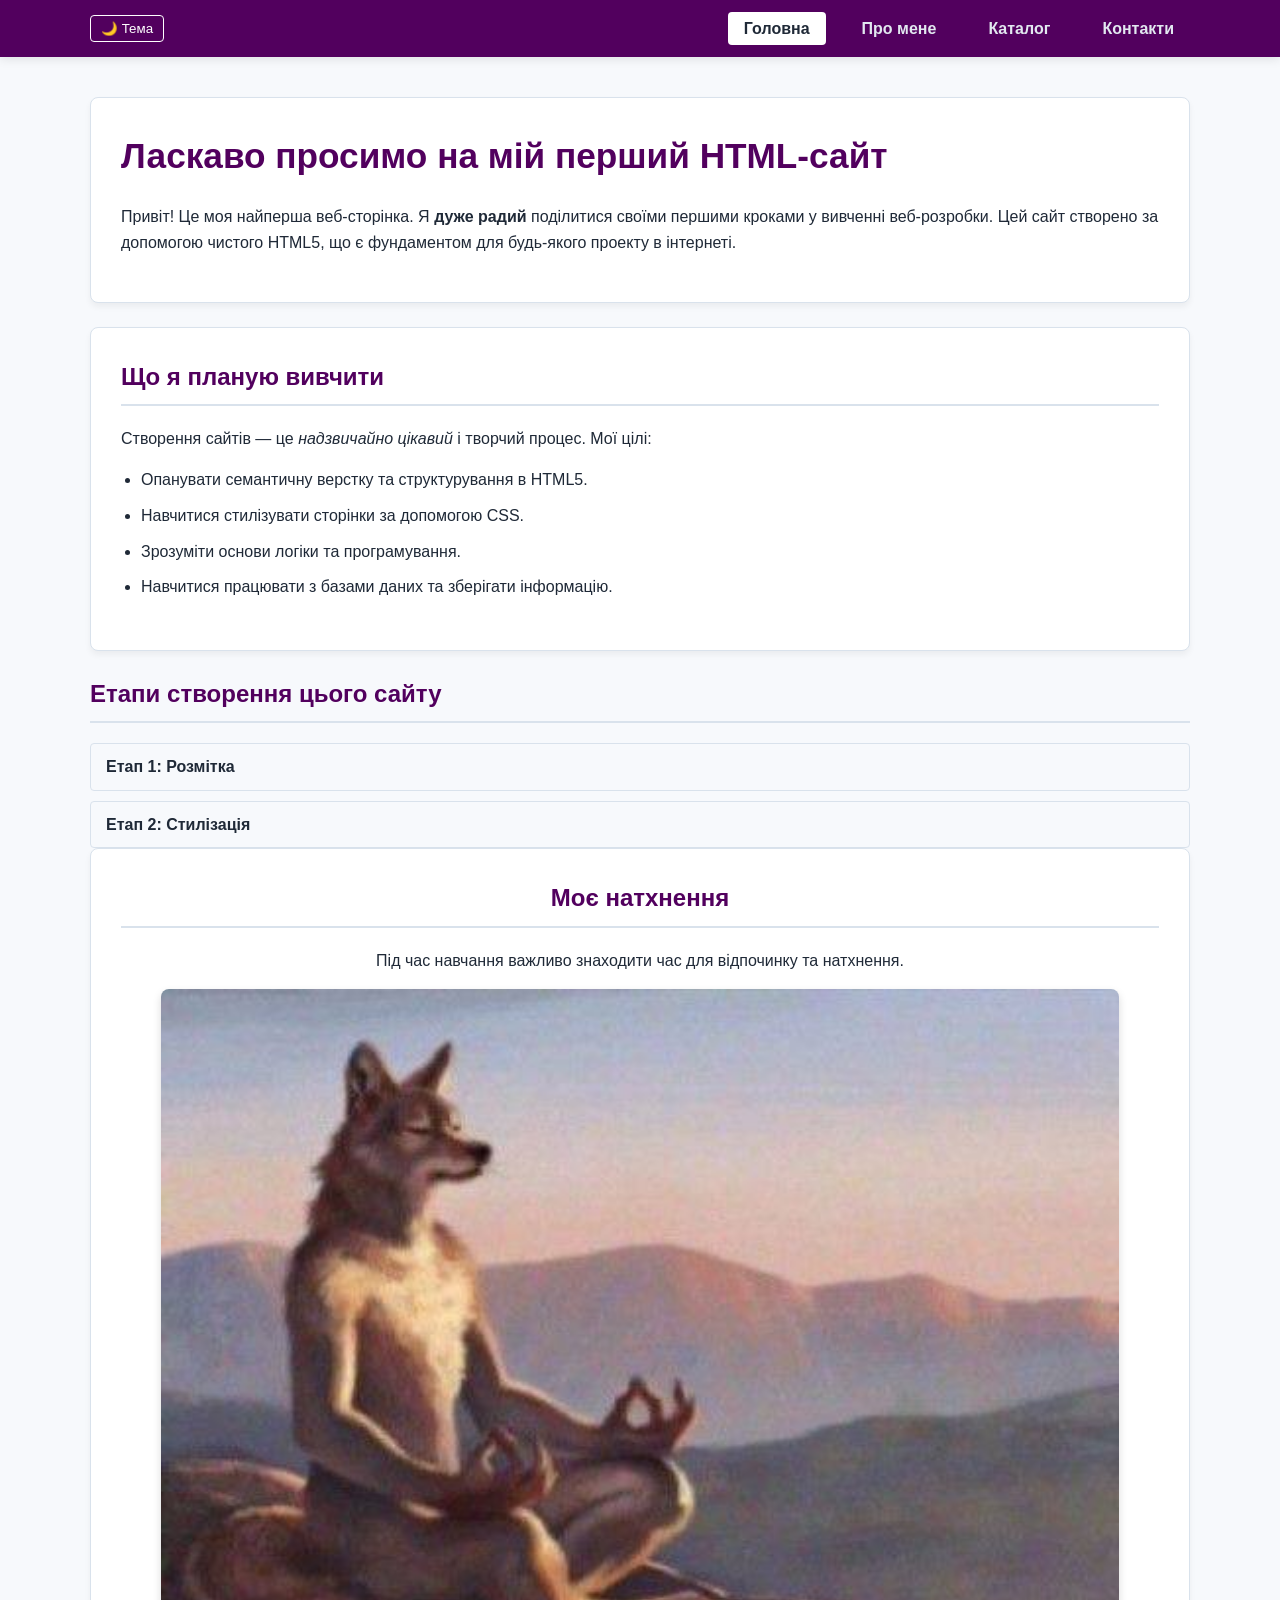
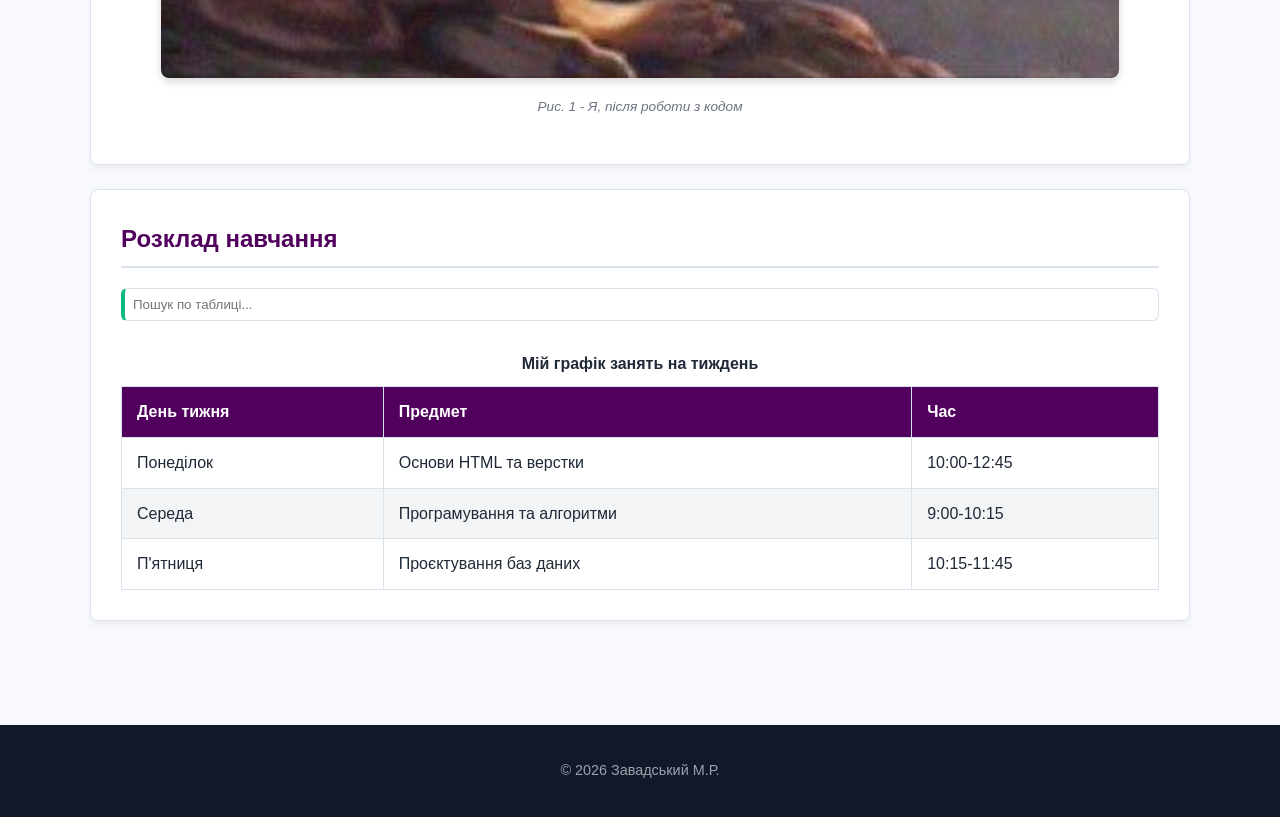
==== commit 47dab0a6: "add catalog and its functionality" ====
--- a/index.html
+++ b/index.html
@@ -22,6 +22,7 @@
       <ul class="nav-list">
         <li><a href="./index.html" class="active">Головна</a></li>
         <li><a href="./pages/about.html">Про мене</a></li>
+        <li><a href="./pages/catalog.html">Каталог</a></li>
         <li><a href="./pages/contact.html">Контакти</a></li>
       </ul>
     </nav>
--- a/styles/style.css
+++ b/styles/style.css
@@ -351,4 +351,67 @@
   border: 1px solid var(--color-border);
   border-top: none;
   border-radius: 0 0 4px 4px;
-}+}
+
+/* --- КАТАЛОГ --- */
+.controls-panel {
+  display: flex;
+  gap: 15px;
+  flex-wrap: wrap;
+  margin-bottom: 20px;
+}
+.controls-panel input, .controls-panel select {
+  flex: 1;
+  min-width: 200px;
+}
+.catalog-grid {
+  display: grid;
+  grid-template-columns: repeat(auto-fill, minmax(280px, 1fr));
+  gap: 20px;
+  margin-bottom: 30px;
+}
+.course-card {
+  display: flex;
+  flex-direction: column;
+  height: 100%;
+}
+.course-img {
+  width: 100%;
+  height: 180px;
+  object-fit: cover;
+  border-radius: var(--border-radius) var(--border-radius) 0 0;
+  margin: -30px -30px 15px -30px; /* Компенсація паддінгу .card */
+  width: calc(100% + 60px);
+}
+.course-meta {
+  display: flex;
+  justify-content: space-between;
+  font-size: 0.85rem;
+  color: #6b7280;
+  margin-bottom: 10px;
+}
+.course-card h3 { margin-bottom: 10px; font-size: 1.25rem; }
+.course-card p { flex-grow: 1; font-size: 0.9rem; }
+.course-price { font-weight: bold; color: var(--color-primary); font-size: 1.1rem; }
+
+.card-actions {
+  display: flex;
+  gap: 10px;
+  margin-top: 15px;
+}
+.btn-fav {
+  background: none; border: 1px solid var(--color-border);
+  font-size: 1.2rem; cursor: pointer; border-radius: 6px; padding: 5px 10px;
+  transition: all 0.3s;
+}
+.btn-fav.active { color: red; border-color: red; }
+
+.state-message {
+  text-align: center;
+  padding: 40px;
+  font-size: 1.2rem;
+  color: #6b7280;
+  background: var(--color-surface);
+  border-radius: var(--border-radius);
+}
+.pagination-wrapper { text-align: center; }
